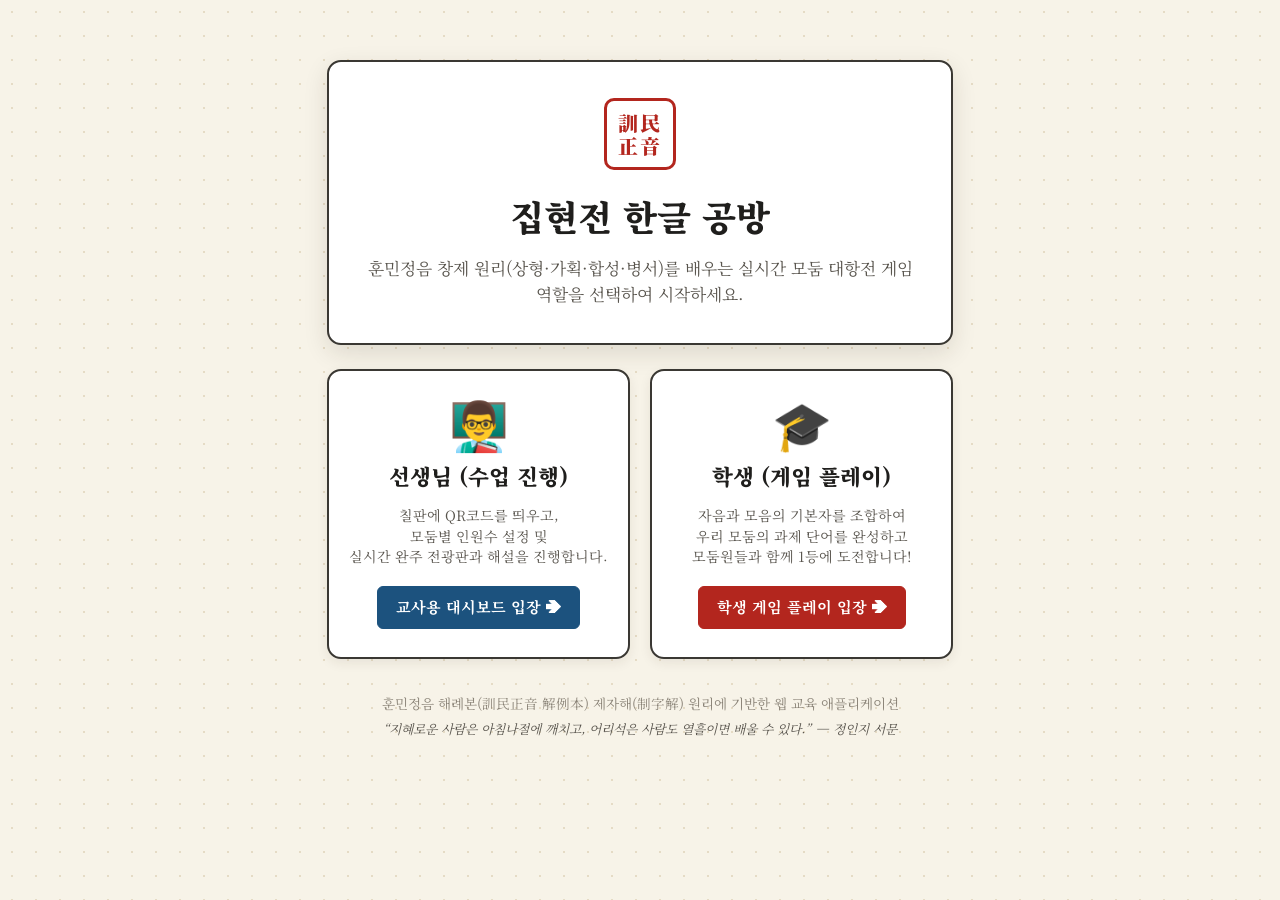
==== index.html @ 75f9385b "feat: add practice rounds and configurable missions" ====
<!DOCTYPE html>
<html lang="ko">
<head>
  <meta charset="UTF-8">
  <meta name="viewport" content="width=device-width, initial-scale=1.0">
  <title>집현전 한글 공방 - 훈민정음 창제 원리 게임</title>
  <link rel="preconnect" href="https://fonts.googleapis.com">
  <link rel="preconnect" href="https://fonts.gstatic.com" crossorigin>
  <link href="https://fonts.googleapis.com/css2?family=Gowun+Batang:wght@400;700&family=Noto+Serif+KR:wght@400;600;700;900&display=swap" rel="stylesheet">
  <link rel="stylesheet" href="style.css?v=20261113-1">
  <script>
    // 스마트 리다이렉트: URL에 방 코드(?room=)가 있으면 학생이 QR을 찍고 온 것이므로 student.html로 자동 이동
    (function() {
      const params = new URLSearchParams(window.location.search);
      if (params.has('room')) {
        window.location.replace('student.html' + window.location.search);
      }
    })();
  </script>
  <style>
    .hub-container {
      max-width: 720px;
      margin: 40px auto;
      text-align: center;
      display: flex;
      flex-direction: column;
      gap: 24px;
    }
    .hub-hero {
      background: #ffffff;
      border: 2px solid var(--border-ink);
      border-radius: 14px;
      padding: 36px 28px;
      box-shadow: var(--shadow-medium);
      display: flex;
      flex-direction: column;
      align-items: center;
      gap: 12px;
    }
    .hub-seal {
      width: 72px;
      height: 72px;
      border: 3.5px solid var(--royal-red);
      color: var(--royal-red);
      font-weight: 900;
      font-size: 1.25rem;
      line-height: 1.15;
      display: flex;
      align-items: center;
      justify-content: center;
      border-radius: 10px;
      letter-spacing: 2px;
      margin-bottom: 6px;
    }
    .hub-hero h1 {
      font-size: 2.2rem;
      font-weight: 900;
      color: var(--ink-black);
    }
    .hub-hero p {
      font-size: 1.05rem;
      color: var(--ink-gray);
      line-height: 1.5;
    }
    .hub-cards-grid {
      display: grid;
      grid-template-columns: 1fr 1fr;
      gap: 20px;
    }
    .hub-role-card {
      background: #ffffff;
      border: 2.5px solid var(--border-ink);
      border-radius: 14px;
      padding: 28px 20px;
      text-decoration: none;
      color: var(--ink-black);
      display: flex;
      flex-direction: column;
      align-items: center;
      gap: 12px;
      transition: all 0.25s ease;
      box-shadow: var(--shadow-subtle);
      cursor: pointer;
    }
    .hub-role-card:hover {
      transform: translateY(-4px);
      box-shadow: var(--shadow-deep);
    }
    .hub-role-card.teacher-card:hover {
      border-color: var(--royal-blue);
      background: #f0f7fc;
    }
    .hub-role-card.student-card:hover {
      border-color: var(--royal-red);
      background: #fdf5f5;
    }
    .role-icon {
      font-size: 3rem;
      line-height: 1;
    }
    .role-title {
      font-size: 1.35rem;
      font-weight: 900;
    }
    .role-desc {
      font-size: 0.88rem;
      color: var(--ink-gray);
      line-height: 1.45;
    }
    .role-btn {
      margin-top: 8px;
      font-family: var(--font-serif);
      font-size: 0.95rem;
      font-weight: 700;
      padding: 8px 18px;
      border-radius: 6px;
      border: 1.5px solid var(--border-ink);
    }
    .teacher-card .role-btn {
      background: var(--royal-blue);
      color: #fff;
      border-color: var(--royal-blue);
    }
    .student-card .role-btn {
      background: var(--royal-red);
      color: #fff;
      border-color: var(--royal-red);
    }
    @media (max-width: 600px) {
      .hub-cards-grid {
        grid-template-columns: 1fr;
      }
    }
  </style>
</head>
<body>
  <div class="hub-container">
    <div class="hub-hero">
      <div class="hub-seal">訓民<br>正音</div>
      <h1>집현전 한글 공방</h1>
      <p>
        훈민정음 창제 원리(상형·가획·합성·병서)를 배우는 실시간 모둠 대항전 게임<br>
        역할을 선택하여 시작하세요.
      </p>
    </div>

    <div class="hub-cards-grid">
      <!-- 교사용 -->
      <a href="teacher.html?v=20261113-1" class="hub-role-card teacher-card">
        <span class="role-icon">👨‍🏫</span>
        <div class="role-title">선생님 (수업 진행)</div>
        <div class="role-desc">
          칠판에 QR코드를 띄우고,<br>
          모둠별 인원수 설정 및<br>
          실시간 완주 전광판과 해설을 진행합니다.
        </div>
        <div class="role-btn">교사용 대시보드 입장 ➔</div>
      </a>

      <!-- 학생용 -->
      <a href="student.html?v=20261113-1" class="hub-role-card student-card">
        <span class="role-icon">🎓</span>
        <div class="role-title">학생 (게임 플레이)</div>
        <div class="role-desc">
          자음과 모음의 기본자를 조합하여<br>
          우리 모둠의 과제 단어를 완성하고<br>
          모둠원들과 함께 1등에 도전합니다!
        </div>
        <div class="role-btn">학생 게임 플레이 입장 ➔</div>
      </a>
    </div>

    <!-- 하단 도감 바로가기 -->
    <div class="game-footer" style="margin-top: 10px;">
      <p>훈민정음 해례본(訓民正音 解例本) 제자해(制字解) 원리에 기반한 웹 교육 애플리케이션</p>
      <p class="copyright">“지혜로운 사람은 아침나절에 깨치고, 어리석은 사람도 열흘이면 배울 수 있다.” — 정인지 서문</p>
    </div>
  </div>
</body>
</html>
---- style.css ----
/* ========================================================
   훈민정음 집현전 공방 테마 스타일시트
   - 한지(韓紙)와 묵(墨), 단청(丹靑)의 색채미를 담은 전통 고풍 테마
   ======================================================== */

:root {
  --bg-hanji: #f7f3e8;
  --bg-hanji-light: #fcfbf7;
  --bg-card: #ffffff;
  --border-ink: #3a3833;
  --border-light: #d6ccbe;
  
  --ink-black: #1f1e1c;
  --ink-gray: #59554e;
  --ink-light: #8a8377;
  
  --royal-red: #b3261e;
  --royal-red-light: #fdf2f2;
  --royal-blue: #1c527e;
  --royal-blue-light: #f0f6fa;
  --royal-gold: #c2881b;
  --royal-gold-light: #fdf8ed;
  --royal-green: #2b7a4b;
  
  --shadow-subtle: 0 4px 12px rgba(45, 35, 20, 0.08);
  --shadow-medium: 0 8px 24px rgba(45, 35, 20, 0.12);
  --shadow-deep: 0 16px 36px rgba(45, 35, 20, 0.18);
  
  --font-serif: 'Noto Serif KR', 'Gowun Batang', serif;
}

* {
  box-sizing: border-box;
  margin: 0;
  padding: 0;
}

body {
  font-family: var(--font-serif);
  background-color: var(--bg-hanji);
  background-image: radial-gradient(#e5dbc5 1px, transparent 1px);
  background-size: 24px 24px;
  color: var(--ink-black);
  min-height: 100vh;
  display: flex;
  justify-content: center;
  padding: 20px 16px 60px;
  line-height: 1.6;
}

.main-wrapper {
  width: 100%;
  max-width: 960px;
  display: flex;
  flex-direction: column;
  gap: 20px;
}

/* ==================== 헤더 영역 ==================== */
.game-header {
  background: var(--bg-hanji-light);
  border: 2px solid var(--border-ink);
  border-radius: 12px;
  padding: 20px 24px;
  display: flex;
  align-items: center;
  gap: 20px;
  box-shadow: var(--shadow-medium);
  position: relative;
}

.seal-mark {
  width: 58px;
  height: 58px;
  border: 3px solid var(--royal-red);
  color: var(--royal-red);
  font-weight: 900;
  font-size: 1.05rem;
  line-height: 1.15;
  display: flex;
  align-items: center;
  justify-content: center;
  text-align: center;
  border-radius: 8px;
  letter-spacing: 2px;
  flex-shrink: 0;
  user-select: none;
  background: rgba(179, 38, 30, 0.04);
}

.header-titles {
  flex: 1;
}

.main-title {
  font-size: 1.75rem;
  font-weight: 900;
  color: var(--ink-black);
  letter-spacing: -0.5px;
  margin-bottom: 2px;
}

.sub-title {
  font-size: 0.95rem;
  color: var(--ink-gray);
}

.header-controls {
  display: flex;
  gap: 10px;
  flex-shrink: 0;
}

.ctrl-btn {
  font-family: var(--font-serif);
  font-size: 0.9rem;
  font-weight: 600;
  padding: 8px 14px;
  background: var(--bg-card);
  border: 1.5px solid var(--border-ink);
  border-radius: 6px;
  cursor: pointer;
  transition: all 0.2s ease;
  color: var(--ink-black);
}

.ctrl-btn:hover {
  background: #f0eae1;
  transform: translateY(-2px);
}

.ctrl-btn.primary-btn {
  background: var(--royal-blue);
  color: #ffffff;
  border-color: var(--royal-blue);
}

.ctrl-btn.primary-btn:hover {
  background: #143e5e;
}

.ctrl-btn.muted {
  opacity: 0.6;
  background: #e5ded4;
}

/* ==================== 스테이지 & 힌트 바 ==================== */
.stage-bar {
  background: var(--bg-hanji-light);
  border: 1.5px solid var(--border-light);
  border-radius: 8px;
  padding: 12px 18px;
  display: flex;
  justify-content: space-between;
  align-items: center;
  flex-wrap: wrap;
  gap: 12px;
  box-shadow: var(--shadow-subtle);
}

.stage-info-group {
  display: flex;
  align-items: center;
  gap: 10px;
  flex-wrap: wrap;
}

.stage-label {
  font-weight: 700;
  font-size: 0.95rem;
  color: var(--ink-black);
}

.stage-dropdown {
  font-family: var(--font-serif);
  font-size: 0.9rem;
  padding: 6px 12px;
  border: 1.5px solid var(--border-ink);
  border-radius: 6px;
  background-color: var(--bg-card);
  color: var(--ink-black);
  cursor: pointer;
  outline: none;
}

.action-small-btn {
  font-family: var(--font-serif);
  font-size: 0.85rem;
  padding: 6px 10px;
  border: 1px solid var(--border-ink);
  border-radius: 6px;
  background: #fff;
  cursor: pointer;
  transition: all 0.2s ease;
}

.action-small-btn:hover {
  background: #eae2d5;
}

.hint-toggle-btn {
  font-family: var(--font-serif);
  font-size: 0.9rem;
  font-weight: 600;
  padding: 7px 14px;
  background: var(--royal-gold-light);
  color: #7a5009;
  border: 1.5px solid var(--royal-gold);
  border-radius: 6px;
  cursor: pointer;
  transition: all 0.2s ease;
}

.hint-toggle-btn:hover {
  background: #faeed4;
  transform: translateY(-1px);
}

/* ==================== 힌트 패널 ==================== */
.hint-panel {
  background: #fffdf5;
  border: 1.5px dashed var(--royal-gold);
  border-radius: 8px;
  padding: 16px 20px;
  box-shadow: var(--shadow-subtle);
  animation: fadeIn 0.3s ease;
}

.hint-title {
  font-weight: 700;
  font-size: 1rem;
  color: #8c5d08;
  margin-bottom: 8px;
}

.hint-body {
  font-size: 0.95rem;
  color: var(--ink-black);
  display: flex;
  flex-direction: column;
  gap: 8px;
}

.hint-syllable-title {
  font-size: 1.05rem;
  border-bottom: 1px solid #ebd9b5;
  padding-bottom: 4px;
}

.hint-part {
  background: rgba(255, 248, 220, 0.5);
  padding: 6px 10px;
  border-radius: 4px;
}

.hint-sub {
  font-size: 0.85rem;
  color: var(--ink-gray);
}

/* ==================== 문제 카드 & 조립대 영역 ==================== */
.quest-section {
  background: var(--bg-card);
  border: 2px solid var(--border-ink);
  border-radius: 12px;
  padding: 22px 24px;
  box-shadow: var(--shadow-medium);
}

.quest-header {
  margin-bottom: 18px;
  border-bottom: 1.5px solid var(--border-light);
  padding-bottom: 10px;
}

.quest-chapter {
  display: inline-block;
  background: var(--royal-red);
  color: #fff;
  font-size: 0.8rem;
  font-weight: 700;
  padding: 2px 10px;
  border-radius: 20px;
  margin-bottom: 6px;
}

.quest-desc {
  font-size: 1.05rem;
  color: var(--ink-black);
  font-weight: 600;
}

/* 목표 단어 카드 목록 */
.target-word-wrapper {
  margin-bottom: 24px;
}

.word-card-label {
  font-size: 0.9rem;
  color: var(--ink-gray);
  margin-bottom: 8px;
}

.word-cards-flex {
  display: flex;
  gap: 12px;
  flex-wrap: wrap;
}

.word-card {
  width: 82px;
  height: 94px;
  background: var(--bg-hanji-light);
  border: 2px solid var(--border-light);
  border-radius: 10px;
  display: flex;
  flex-direction: column;
  align-items: center;
  justify-content: center;
  cursor: pointer;
  transition: all 0.2s ease;
  position: relative;
  user-select: none;
}

.word-card:hover {
  border-color: var(--royal-blue);
  transform: translateY(-3px);
  box-shadow: var(--shadow-subtle);
}

.word-card.active {
  border-color: var(--royal-red);
  background: var(--royal-red-light);
  box-shadow: 0 0 0 3px rgba(179, 38, 30, 0.2);
}

.word-card.done {
  border-color: var(--royal-green);
  background: #edf7f0;
}

.word-card .target-char {
  font-size: 2.2rem;
  font-weight: 900;
  color: var(--ink-black);
  line-height: 1;
}

.word-card.done .target-char {
  color: var(--royal-green);
}

.word-card .status-badge {
  font-size: 0.75rem;
  margin-top: 6px;
  color: var(--ink-gray);
  font-weight: 600;
}

.word-card.done .status-badge {
  color: var(--royal-green);
}

/* 음절 조립대 */
.syllable-assembly-board {
  background: var(--bg-hanji);
  border: 1.5px dashed var(--border-ink);
  border-radius: 12px;
  padding: 18px;
  display: flex;
  align-items: center;
  justify-content: center;
  gap: 12px;
  flex-wrap: wrap;
}

.assembly-slot-item {
  display: flex;
  flex-direction: column;
  align-items: center;
  gap: 6px;
}

.slot-header {
  font-size: 0.85rem;
  font-weight: 700;
  color: var(--ink-gray);
}

.assembly-slot {
  width: 74px;
  height: 74px;
  background: #ffffff;
  border: 2px solid var(--border-ink);
  border-radius: 10px;
  display: flex;
  align-items: center;
  justify-content: center;
  font-size: 2.2rem;
  font-weight: 900;
  color: var(--ink-black);
  cursor: pointer;
  transition: all 0.2s ease;
  box-shadow: inset 0 2px 4px rgba(0,0,0,0.05);
}

.assembly-slot:hover {
  background: #faf4eb;
  border-color: var(--royal-red);
}

.assembly-slot.filled {
  background: #fdfaf3;
  color: var(--royal-blue);
  border-color: var(--royal-blue);
  animation: popIn 0.25s ease;
}

.slot-desc {
  font-size: 0.75rem;
  color: var(--ink-light);
}

.jong-optional {
  color: #7b8590 !important;
}

.jong-needed {
  color: var(--royal-red) !important;
  font-weight: 700;
}

.assembly-plus, .assembly-equal {
  font-size: 1.6rem;
  font-weight: 900;
  color: var(--border-ink);
  margin-bottom: 24px;
}

.preview-item .assembled-preview {
  width: 86px;
  height: 86px;
  background: #ffffff;
  border: 3px solid var(--border-ink);
  border-radius: 12px;
  display: flex;
  align-items: center;
  justify-content: center;
  font-size: 2.7rem;
  font-weight: 900;
  color: var(--ink-black);
  box-shadow: var(--shadow-subtle);
  transition: all 0.3s cubic-bezier(0.175, 0.885, 0.32, 1.275);
}

.preview-item .assembled-preview.match-success {
  background: #e8f5e9;
  border-color: var(--royal-green);
  color: var(--royal-green);
  transform: scale(1.08);
  box-shadow: 0 0 16px rgba(43, 122, 75, 0.4);
}

/* ==================== 작업대 탭 & 본문 ==================== */
.workbench-section {
  display: flex;
  flex-direction: column;
}

.workbench-tabs {
  display: flex;
  gap: 6px;
  border-bottom: 2px solid var(--border-ink);
  padding: 0 8px;
}

.tab-btn {
  font-family: var(--font-serif);
  font-size: 1rem;
  font-weight: 700;
  padding: 12px 20px;
  background: var(--bg-hanji-light);
  border: 2px solid var(--border-ink);
  border-bottom: none;
  border-radius: 10px 10px 0 0;
  cursor: pointer;
  color: var(--ink-gray);
  transition: all 0.2s ease;
  display: flex;
  align-items: center;
  gap: 8px;
}

.tab-btn:hover {
  background: #eee6d6;
}

.tab-btn.active {
  background: #ffffff;
  color: var(--ink-black);
  border-bottom: 2px solid #ffffff;
  margin-bottom: -2px;
  box-shadow: 0 -4px 10px rgba(0, 0, 0, 0.05);
}

.tab-badge {
  font-size: 0.75rem;
  background: var(--royal-blue-light);
  color: var(--royal-blue);
  padding: 2px 6px;
  border-radius: 4px;
}

.tab-btn.active .tab-badge {
  background: var(--royal-blue);
  color: #ffffff;
}

.tab-content-panel {
  background: #ffffff;
  border: 2px solid var(--border-ink);
  border-top: none;
  border-radius: 0 0 12px 12px;
  padding: 24px;
  box-shadow: var(--shadow-medium);
  display: flex;
  flex-direction: column;
  gap: 20px;
}

.panel-guide-text {
  font-size: 0.95rem;
  color: var(--ink-gray);
  background: var(--bg-hanji);
  padding: 10px 16px;
  border-radius: 6px;
  border-left: 4px solid var(--royal-blue);
}

/* 기본자 그리드 */
.basics-container {
  display: flex;
  flex-direction: column;
  gap: 8px;
}

.group-title {
  font-weight: 700;
  font-size: 0.95rem;
  color: var(--ink-black);
}

.basics-grid {
  display: grid;
  grid-template-columns: repeat(auto-fit, minmax(140px, 1fr));
  gap: 12px;
}

.vowel-grid {
  grid-template-columns: repeat(3, 1fr);
}

.c-basic-btn, .v-basic-btn {
  font-family: var(--font-serif);
  background: var(--bg-hanji-light);
  border: 2px solid var(--border-light);
  border-radius: 10px;
  padding: 12px 8px;
  cursor: pointer;
  display: flex;
  flex-direction: column;
  align-items: center;
  gap: 6px;
  transition: all 0.2s ease;
  text-align: center;
}

.c-basic-btn:hover, .v-basic-btn:hover {
  border-color: var(--royal-blue);
  background: #fdfaf3;
  transform: translateY(-2px);
  box-shadow: var(--shadow-subtle);
}

.char-symbol {
  font-size: 2.2rem;
  font-weight: 900;
  line-height: 1;
  color: var(--ink-black);
}

.char-meta {
  font-size: 0.75rem;
  color: var(--ink-gray);
  line-height: 1.25;
}

/* 작업대 영역 */
.craft-board {
  background: var(--bg-hanji);
  border: 2px solid var(--border-ink);
  border-radius: 10px;
  padding: 18px;
  display: flex;
  flex-direction: column;
  gap: 16px;
}

.craft-board-header {
  display: flex;
  justify-content: space-between;
  align-items: center;
  font-weight: 700;
  font-size: 0.95rem;
  color: var(--ink-black);
}

.small-clear-btn {
  font-family: var(--font-serif);
  font-size: 0.8rem;
  padding: 4px 10px;
  background: #fff;
  border: 1px solid var(--border-ink);
  border-radius: 4px;
  cursor: pointer;
}

.small-clear-btn:hover {
  background: #f2e8dc;
}

.workbench-slots {
  background: #ffffff;
  border: 2px dashed var(--border-ink);
  border-radius: 8px;
  min-height: 80px;
  display: flex;
  align-items: center;
  justify-content: center;
  gap: 12px;
  padding: 10px;
}

.empty-hint {
  color: var(--ink-light);
  font-size: 0.9rem;
}

.workbench-chip {
  width: 58px;
  height: 58px;
  background: var(--bg-hanji-light);
  border: 2px solid var(--border-ink);
  border-radius: 8px;
  font-size: 2rem;
  font-weight: 900;
  display: flex;
  align-items: center;
  justify-content: center;
  cursor: pointer;
  transition: all 0.2s ease;
  user-select: none;
}

.workbench-chip.active {
  background: #fdf5ea;
  border-color: var(--royal-red);
  color: var(--royal-red);
  box-shadow: 0 0 0 2px rgba(179, 38, 30, 0.3);
  transform: scale(1.05);
}

/* 액션 버튼 그룹 (가획, 병서, 이체 등) */
.action-button-group {
  display: grid;
  grid-template-columns: repeat(auto-fit, minmax(180px, 1fr));
  gap: 10px;
}

.principle-btn {
  font-family: var(--font-serif);
  background: var(--bg-card);
  border: 2px solid var(--border-ink);
  border-radius: 8px;
  padding: 10px 12px;
  display: flex;
  flex-direction: column;
  align-items: center;
  text-align: center;
  gap: 3px;
  cursor: pointer;
  transition: all 0.2s ease;
}

.principle-btn:hover:not(:disabled) {
  transform: translateY(-2px);
  box-shadow: var(--shadow-subtle);
}

.principle-btn:disabled {
  opacity: 0.45;
  cursor: not-allowed;
  background: #f3efe6;
  border-color: #d1c8b8;
}

.btn-icon {
  font-size: 1.25rem;
  line-height: 1;
}

.btn-label {
  font-size: 0.95rem;
  font-weight: 700;
  color: var(--ink-black);
}

.btn-sub {
  font-size: 0.72rem;
  color: var(--ink-gray);
  line-height: 1.2;
}

.btn-action-gahoek:hover:not(:disabled) {
  border-color: var(--royal-red);
  background: var(--royal-red-light);
}

.btn-action-byeongseo:hover:not(:disabled) {
  border-color: var(--royal-blue);
  background: var(--royal-blue-light);
}

.btn-action-iche:hover:not(:disabled) {
  border-color: var(--royal-gold);
  background: var(--royal-gold-light);
}

.btn-action-hapyong:hover:not(:disabled) {
  border-color: var(--royal-green);
  background: #edf7f0;
}

.btn-action-chochul:hover:not(:disabled) {
  border-color: var(--royal-red);
  background: var(--royal-red-light);
}

.btn-action-jaechul:hover:not(:disabled) {
  border-color: var(--royal-gold);
  background: var(--royal-gold-light);
}

.btn-action-hapseong:hover:not(:disabled) {
  border-color: var(--royal-blue);
  background: var(--royal-blue-light);
}

/* 슬롯 전송 버튼들 */
.send-action-group {
  display: flex;
  gap: 12px;
  margin-top: 4px;
}

.send-slot-btn {
  flex: 1;
  font-family: var(--font-serif);
  font-size: 1rem;
  font-weight: 700;
  padding: 12px 14px;
  border-radius: 8px;
  border: 2px solid var(--border-ink);
  cursor: pointer;
  transition: all 0.2s ease;
}

.send-slot-btn:hover:not(:disabled) {
  transform: translateY(-2px);
  box-shadow: var(--shadow-subtle);
}

.send-slot-btn:disabled {
  opacity: 0.45;
  cursor: not-allowed;
  background: #eae2d5;
}

.send-slot-btn.primary-send {
  background: var(--royal-blue);
  color: #ffffff;
  border-color: var(--royal-blue);
}

.send-slot-btn.primary-send:hover:not(:disabled) {
  background: #143e5e;
}

.send-slot-btn.secondary-send {
  background: var(--royal-gold);
  color: #ffffff;
  border-color: var(--royal-gold);
}

.send-slot-btn.secondary-send:hover:not(:disabled) {
  background: #a37113;
}

/* 실시간 창제 원리 알림 해설 */
.principle-info-box {
  background: #ffffff;
  border: 1px solid var(--border-light);
  border-left: 4px solid var(--royal-gold);
  border-radius: 4px;
  padding: 10px 14px;
  font-size: 0.9rem;
  color: var(--ink-black);
  line-height: 1.45;
  min-height: 44px;
  display: flex;
  align-items: center;
}

/* ==================== 푸터 ==================== */
.game-footer {
  text-align: center;
  color: var(--ink-light);
  font-size: 0.85rem;
  display: flex;
  flex-direction: column;
  gap: 4px;
  margin-top: 10px;
}

.game-footer .copyright {
  font-size: 0.8rem;
  color: var(--ink-gray);
  font-style: italic;
}

/* ==================== 모달 디자인 (교지 및 도감) ==================== */
.modal-overlay {
  position: fixed;
  top: 0;
  left: 0;
  right: 0;
  bottom: 0;
  background: rgba(20, 18, 15, 0.65);
  backdrop-filter: blur(4px);
  display: flex;
  align-items: center;
  justify-content: center;
  z-index: 1000;
  padding: 20px;
  animation: fadeIn 0.25s ease;
}

.hidden {
  display: none !important;
}

/* 어명 교지 (완성 모달) */
.royal-decree {
  background: #fffcf5;
  border: 4px double var(--royal-red);
  border-radius: 12px;
  max-width: 520px;
  width: 100%;
  padding: 36px 30px;
  text-align: center;
  box-shadow: var(--shadow-deep);
  position: relative;
}

.decree-header {
  margin-bottom: 20px;
}

.seal-badge {
  display: inline-block;
  background: var(--royal-red);
  color: #ffffff;
  font-weight: 900;
  padding: 3px 12px;
  border-radius: 4px;
  font-size: 0.85rem;
  letter-spacing: 2px;
  margin-bottom: 10px;
}

.decree-title {
  font-size: 1.6rem;
  color: var(--ink-black);
  font-weight: 900;
}

.royal-word {
  font-size: 3.5rem;
  font-weight: 900;
  color: var(--royal-red);
  letter-spacing: 4px;
  margin: 10px 0;
}

.decree-divider {
  width: 80px;
  height: 2px;
  background: var(--royal-gold);
  margin: 16px auto;
}

.royal-text {
  font-size: 1.05rem;
  color: var(--ink-black);
  line-height: 1.7;
  margin-bottom: 24px;
  text-align: left;
  background: rgba(247, 243, 232, 0.6);
  padding: 16px;
  border-radius: 8px;
}

.royal-btn {
  font-family: var(--font-serif);
  font-size: 1.1rem;
  font-weight: 700;
  background: var(--royal-red);
  color: #ffffff;
  border: 2px solid var(--border-ink);
  padding: 12px 28px;
  border-radius: 8px;
  cursor: pointer;
  transition: all 0.2s ease;
}

.royal-btn:hover {
  background: #961e17;
  transform: translateY(-2px);
  box-shadow: var(--shadow-subtle);
}

/* 도감 모달 */
.guide-card {
  background: #ffffff;
  border: 2px solid var(--border-ink);
  border-radius: 12px;
  max-width: 800px;
  width: 100%;
  max-height: 85vh;
  display: flex;
  flex-direction: column;
  box-shadow: var(--shadow-deep);
}

.guide-modal-header {
  padding: 18px 24px;
  border-bottom: 2px solid var(--border-ink);
  display: flex;
  justify-content: space-between;
  align-items: center;
  background: var(--bg-hanji);
  border-radius: 10px 10px 0 0;
}

.guide-modal-header h2 {
  font-size: 1.35rem;
  font-weight: 900;
}

.modal-close-btn {
  background: none;
  border: none;
  font-size: 2rem;
  cursor: pointer;
  color: var(--ink-black);
  line-height: 1;
}

.guide-scroll-content {
  padding: 24px;
  overflow-y: auto;
  display: flex;
  flex-direction: column;
  gap: 28px;
}

.guide-article h3 {
  font-size: 1.2rem;
  color: var(--royal-blue);
  margin-bottom: 10px;
  border-left: 4px solid var(--royal-blue);
  padding-left: 10px;
}

.guide-article p {
  font-size: 0.95rem;
  color: var(--ink-black);
  margin-bottom: 14px;
  line-height: 1.6;
}

.table-responsive {
  overflow-x: auto;
}

.guide-table {
  width: 100%;
  border-collapse: collapse;
  font-size: 0.9rem;
  margin-bottom: 12px;
}

.guide-table th, .guide-table td {
  border: 1px solid var(--border-light);
  padding: 8px 12px;
  text-align: center;
}

.guide-table th {
  background: var(--bg-hanji);
  font-weight: 700;
  color: var(--ink-black);
}

.badge-char {
  display: inline-block;
  background: var(--bg-hanji-light);
  border: 1.5px solid var(--border-ink);
  padding: 2px 8px;
  border-radius: 4px;
  font-weight: 700;
  font-size: 1.05rem;
}

.guide-tip-box {
  background: #fdfaf3;
  border: 1px solid var(--royal-gold);
  border-radius: 6px;
  padding: 12px 16px;
  font-size: 0.88rem;
  color: var(--ink-black);
}

/* ==================== 토스트 알림 ==================== */
.toast-notice {
  position: fixed;
  bottom: 24px;
  left: 50%;
  transform: translateX(-50%) translateY(30px);
  padding: 10px 20px;
  border-radius: 8px;
  font-family: var(--font-serif);
  font-size: 0.95rem;
  font-weight: 600;
  color: #ffffff;
  opacity: 0;
  transition: all 0.3s cubic-bezier(0.175, 0.885, 0.32, 1.275);
  z-index: 2000;
  box-shadow: var(--shadow-medium);
  pointer-events: none;
}

.toast-notice.visible {
  opacity: 1;
  transform: translateX(-50%) translateY(0);
}

.toast-info {
  background: #2b303a;
  border: 1px solid #485264;
}

.toast-success {
  background: var(--royal-green);
  border: 1px solid #3ca867;
}

.toast-error {
  background: var(--royal-red);
  border: 1px solid #e0453d;
}

/* ==================== 애니메이션 & 파티클 ==================== */
@keyframes fadeIn {
  from { opacity: 0; transform: translateY(-4px); }
  to { opacity: 1; transform: translateY(0); }
}

@keyframes popIn {
  0% { transform: scale(0.8); opacity: 0; }
  70% { transform: scale(1.1); }
  100% { transform: scale(1); opacity: 1; }
}

.pulse-highlight {
  animation: pulseScale 0.35s ease-out;
}

@keyframes pulseScale {
  0% { transform: scale(1); }
  50% { transform: scale(1.08); background-color: #f7eed7; }
  100% { transform: scale(1); }
}

.confetti-particle {
  position: fixed;
  top: -20px;
  width: 10px;
  height: 14px;
  z-index: 1001;
  opacity: 0.9;
  border-radius: 2px;
  animation: confettiFall linear forwards;
}

@keyframes confettiFall {
  0% {
    top: -20px;
    transform: rotate(0deg) translateX(0);
    opacity: 1;
  }
  100% {
    top: 105vh;
    transform: rotate(720deg) translateX(50px);
    opacity: 0.2;
  }
}

/* ==================== 모둠 대항전 상단 바 ==================== */
.team-bar {
  background: #fdfbf7;
  border: 1.5px solid var(--border-ink);
  border-radius: 8px;
  padding: 10px 16px;
  display: flex;
  justify-content: space-between;
  align-items: center;
  flex-wrap: wrap;
  gap: 12px;
  box-shadow: var(--shadow-subtle);
}

.student-selector-group {
  display: flex;
  align-items: center;
  gap: 8px;
  flex-wrap: wrap;
}

.team-icon {
  font-size: 1.3rem;
}

.team-label {
  font-size: 0.9rem;
  font-weight: 700;
  color: var(--ink-black);
}

.team-select {
  font-family: var(--font-serif);
  font-size: 0.9rem;
  padding: 5px 10px;
  border: 1.5px solid var(--border-ink);
  border-radius: 6px;
  background: #fff;
  cursor: pointer;
}

.student-status-chip {
  font-size: 0.78rem;
  font-weight: 700;
  padding: 3px 8px;
  border-radius: 12px;
}

.student-status-chip.solving {
  background: #fff3bf;
  color: #92400e;
  border: 1px solid #f59f00;
}

.student-status-chip.completed {
  background: #d3f9d8;
  color: #2b8a3e;
  border: 1px solid #40c057;
}

.team-quick-status {
  display: flex;
  align-items: center;
  gap: 10px;
}

.quick-status-label {
  font-size: 0.88rem;
  font-weight: 700;
  color: var(--ink-gray);
}

.quick-progress-track {
  width: 120px;
  height: 12px;
  background: #eee6d8;
  border-radius: 6px;
  overflow: hidden;
  border: 1px solid var(--border-light);
}

.quick-progress-fill {
  height: 100%;
  background: linear-gradient(90deg, var(--royal-gold), var(--royal-green));
  transition: width 0.4s ease;
}

.quick-progress-text {
  font-size: 0.85rem;
  color: var(--ink-black);
}

.small-gear-btn {
  font-family: var(--font-serif);
  font-size: 0.8rem;
  background: #fff;
  border: 1px solid var(--border-light);
  border-radius: 4px;
  padding: 3px 8px;
  cursor: pointer;
}

.small-gear-btn:hover {
  background: #f0e9dd;
}

/* 스테이지 액션 버튼 */
.stage-action-group {
  display: flex;
  gap: 8px;
}

.explanation-direct-btn {
  font-family: var(--font-serif);
  font-size: 0.9rem;
  font-weight: 700;
  padding: 7px 14px;
  background: var(--royal-red-light);
  color: var(--royal-red);
  border: 1.5px solid var(--royal-red);
  border-radius: 6px;
  cursor: pointer;
  transition: all 0.2s ease;
}

.explanation-direct-btn:hover {
  background: #fae1e1;
  transform: translateY(-1px);
}

.team-board-btn {
  background: #fff9db !important;
  color: #855502 !important;
  border-color: #f59f00 !important;
}

.team-board-btn:hover {
  background: #fff3bf !important;
}

.qr-btn {
  background: #e7f5ff !important;
  color: #1864ab !important;
  border-color: #339af0 !important;
}

.qr-btn:hover {
  background: #d0ebff !important;
}

/* 방 코드 및 온라인 상태 인디케이터 */
.room-indicator {
  display: flex;
  align-items: center;
  gap: 6px;
  background: #ffffff;
  border: 1px solid var(--border-light);
  padding: 4px 10px;
  border-radius: 6px;
}

.room-label {
  font-size: 0.8rem;
  color: var(--ink-gray);
}

.room-badge {
  font-family: monospace;
  font-size: 0.95rem;
  font-weight: 900;
  color: var(--royal-blue);
  background: #edf2f7;
  padding: 1px 6px;
  border-radius: 4px;
  cursor: pointer;
}

.room-badge:hover {
  background: #e2e8f0;
}

.cloud-status-dot {
  font-size: 0.72rem;
  padding: 1px 6px;
  border-radius: 10px;
  background: #f1f3f5;
  color: #495057;
}

.cloud-status-dot.online {
  background: #e6fcf5;
  color: #0ca678;
  font-weight: 700;
}

.cloud-status-dot.offline {
  background: #fff5f5;
  color: #e03131;
}

.cloud-status-dot.fallback {
  background: #fff3bf;
  color: #855300;
  font-weight: 700;
}

/* ==================== QR코드 모달 ==================== */
.qrcode-card {
  background: #ffffff;
  border: 2px solid var(--border-ink);
  border-radius: 12px;
  max-width: 520px;
  width: 100%;
  padding: 24px;
  box-shadow: var(--shadow-deep);
  text-align: center;
}

.qrcode-modal-header {
  display: flex;
  justify-content: space-between;
  align-items: center;
  border-bottom: 1.5px solid var(--border-light);
  padding-bottom: 12px;
  margin-bottom: 16px;
}

.qr-title-group {
  text-align: left;
}

.qr-badge {
  background: #1864ab;
  color: #fff;
  font-size: 0.72rem;
  font-weight: 700;
  padding: 2px 8px;
  border-radius: 10px;
}

.qr-title-group h2 {
  font-size: 1.25rem;
  color: var(--ink-black);
  margin-top: 4px;
}

.qr-guide-text {
  font-size: 0.92rem;
  color: var(--ink-gray);
  line-height: 1.5;
  margin-bottom: 18px;
}

.qr-display-box {
  background: var(--bg-hanji-light);
  border: 2px dashed var(--border-ink);
  border-radius: 12px;
  padding: 20px;
  display: flex;
  flex-direction: column;
  align-items: center;
  gap: 14px;
  margin-bottom: 18px;
}

.qrcode-canvas-box {
  width: 240px;
  height: 240px;
  background: #fff;
  padding: 10px;
  border-radius: 8px;
  box-shadow: var(--shadow-subtle);
  display: flex;
  align-items: center;
  justify-content: center;
}

.qr-room-info {
  display: flex;
  flex-direction: column;
  align-items: center;
  gap: 2px;
}

.qr-room-label {
  font-size: 0.8rem;
  color: var(--ink-gray);
}

.qr-room-number {
  font-size: 2rem;
  font-weight: 900;
  color: var(--royal-red);
  letter-spacing: 4px;
  font-family: monospace;
}

.qr-url-copy-box {
  display: flex;
  gap: 8px;
  margin-bottom: 14px;
}

.qr-url-input {
  flex: 1;
  font-size: 0.85rem;
  padding: 8px 12px;
  border: 1.5px solid var(--border-ink);
  border-radius: 6px;
  background: #f8f9fa;
  color: #495057;
  outline: none;
}

.qr-copy-btn {
  font-family: var(--font-serif);
  font-size: 0.88rem;
  font-weight: 700;
  padding: 8px 16px;
  background: var(--royal-blue);
  color: #fff;
  border: 1.5px solid var(--royal-blue);
  border-radius: 6px;
  cursor: pointer;
  transition: all 0.2s ease;
  white-space: nowrap;
}

.qr-copy-btn:hover {
  background: #143e5e;
}

.qr-tip-alert {
  font-size: 0.82rem;
  color: var(--ink-black);
  background: #fdfaf3;
  border: 1px solid var(--royal-gold);
  border-radius: 6px;
  padding: 10px 14px;
  text-align: left;
}

/* ==================== 모둠 완성 안내 배너 ==================== */
.modal-team-callout {
  margin-top: 14px;
}

.team-all-done-banner {
  background: #e6fcf5;
  border: 2px solid #20c997;
  border-radius: 8px;
  padding: 12px;
  font-size: 1.05rem;
  color: #087f5b;
}

.rank-highlight {
  font-size: 1.4rem;
  font-weight: 900;
  color: var(--royal-red);
}

.team-waiting-banner {
  background: #fff9db;
  border: 1.5px solid #fcc419;
  border-radius: 8px;
  padding: 10px;
  font-size: 0.95rem;
  color: #855502;
}

.royal-btn.secondary {
  background: var(--royal-blue);
  border-color: var(--border-ink);
  margin-right: 8px;
}

.royal-btn.secondary:hover {
  background: #143e5e;
}

/* ==================== 모둠 전광판 모달 ==================== */
.team-dashboard-card {
  background: #ffffff;
  border: 2px solid var(--border-ink);
  border-radius: 12px;
  max-width: 880px;
  width: 100%;
  max-height: 88vh;
  display: flex;
  flex-direction: column;
  box-shadow: var(--shadow-deep);
}

.dashboard-header {
  padding: 18px 24px;
  background: var(--bg-hanji);
  border-bottom: 2px solid var(--border-ink);
  display: flex;
  justify-content: space-between;
  align-items: center;
  border-radius: 10px 10px 0 0;
}

.dash-title-group {
  display: flex;
  align-items: center;
  gap: 10px;
}

.dash-badge {
  background: var(--royal-red);
  color: #fff;
  font-size: 0.75rem;
  font-weight: 700;
  padding: 2px 8px;
  border-radius: 12px;
}

.dashboard-summary-bar {
  padding: 12px 24px;
  background: #fdfaf3;
  border-bottom: 1px solid var(--border-light);
  display: flex;
  justify-content: space-between;
  align-items: center;
  flex-wrap: wrap;
  gap: 10px;
}

.dash-prob-text {
  font-size: 1.05rem;
  font-weight: 700;
  color: var(--ink-black);
}

.dash-actions {
  display: flex;
  gap: 8px;
}

.small-ctrl-btn {
  font-family: var(--font-serif);
  font-size: 0.85rem;
  padding: 6px 12px;
  border: 1px solid var(--border-ink);
  border-radius: 6px;
  background: #fff;
  cursor: pointer;
  transition: all 0.2s ease;
}

.small-ctrl-btn.highlight {
  background: var(--royal-red);
  color: #fff;
  border-color: var(--royal-red);
}

.small-ctrl-btn:hover {
  filter: brightness(0.95);
}

.teams-live-grid {
  padding: 24px;
  overflow-y: auto;
  display: grid;
  grid-template-columns: repeat(auto-fit, minmax(360px, 1fr));
  gap: 16px;
}

.dash-team-card {
  background: #fdfbf7;
  border: 2px solid var(--border-light);
  border-radius: 10px;
  padding: 16px;
  display: flex;
  flex-direction: column;
  gap: 10px;
  transition: all 0.2s ease;
}

.dash-team-card.team-done {
  border-color: var(--royal-green);
  background: #f4faf6;
  box-shadow: 0 4px 12px rgba(43, 122, 75, 0.15);
}

.dash-team-header {
  display: flex;
  justify-content: space-between;
  align-items: center;
}

.dash-team-name {
  font-size: 1.15rem;
  font-weight: 900;
  color: var(--ink-black);
}

.dash-rank-badge {
  font-size: 0.85rem;
  font-weight: 700;
  padding: 3px 10px;
  border-radius: 14px;
}

.dash-rank-badge.rank-1 { background: #ffe066; color: #855502; border: 1.5px solid #fcc419; }
.dash-rank-badge.rank-2 { background: #e9ecef; color: #495057; border: 1.5px solid #adb5bd; }
.dash-rank-badge.rank-3 { background: #ffd8a8; color: #a34700; border: 1.5px solid #f76707; }
.dash-rank-badge.ongoing { background: #e9ecef; color: #868e96; }

.dash-team-score {
  font-size: 0.85rem;
  color: var(--ink-gray);
}

.dash-progress-track {
  width: 100%;
  height: 12px;
  background: #e9e3d5;
  border-radius: 6px;
  overflow: hidden;
}

.dash-progress-fill {
  height: 100%;
  background: linear-gradient(90deg, #f59f00, #2f9e44);
  transition: width 0.35s ease;
}

.dash-progress-info {
  display: flex;
  justify-content: space-between;
  font-size: 0.82rem;
  color: var(--ink-gray);
}

.dash-members-chips {
  display: flex;
  flex-wrap: wrap;
  gap: 6px;
  margin-top: 4px;
}

.dash-member-chip {
  padding: 4px 10px;
  border-radius: 6px;
  font-size: 0.8rem;
  font-weight: 600;
  display: flex;
  gap: 6px;
}

.dash-member-chip.chip-done {
  background: #d3f9d8;
  color: #2b8a3e;
  border: 1px solid #40c057;
}

.dash-member-chip.chip-waiting {
  background: #f1f3f5;
  color: #868e96;
  border: 1px solid #dee2e6;
}

/* ==================== 모둠 설정 모달 ==================== */
.settings-card {
  background: #ffffff;
  border: 2px solid var(--border-ink);
  border-radius: 12px;
  max-width: 440px;
  width: 100%;
  padding: 24px;
  box-shadow: var(--shadow-deep);
}

.settings-header {
  display: flex;
  justify-content: space-between;
  align-items: center;
  border-bottom: 1.5px solid var(--border-light);
  padding-bottom: 10px;
  margin-bottom: 18px;
}

.settings-body {
  display: flex;
  flex-direction: column;
  gap: 16px;
  margin-bottom: 20px;
}

.setting-item {
  display: flex;
  justify-content: space-between;
  align-items: center;
}

.setting-item label {
  font-size: 0.95rem;
  font-weight: 700;
  color: var(--ink-black);
}

.cfg-select {
  font-family: var(--font-serif);
  font-size: 0.9rem;
  padding: 6px 12px;
  border: 1.5px solid var(--border-ink);
  border-radius: 6px;
  background: #fff;
}

.settings-tip {
  font-size: 0.82rem;
  color: var(--ink-gray);
  line-height: 1.4;
  background: #fdfaf3;
  padding: 8px 12px;
  border-radius: 6px;
  border-left: 3px solid var(--royal-gold);
}

.settings-footer {
  text-align: right;
}

/* ==================== 문제 심층 해설 모달 (수업용 슬라이드) ==================== */
.lesson-explanation-card {
  background: #ffffff;
  border: 2px solid var(--border-ink);
  border-radius: 12px;
  max-width: 900px;
  width: 100%;
  max-height: 90vh;
  display: flex;
  flex-direction: column;
  box-shadow: var(--shadow-deep);
}

.explanation-modal-header {
  padding: 20px 28px;
  background: var(--bg-hanji);
  border-bottom: 2px solid var(--border-ink);
  display: flex;
  justify-content: space-between;
  align-items: center;
  border-radius: 10px 10px 0 0;
}

.expl-badge {
  display: inline-block;
  background: var(--royal-blue);
  color: #fff;
  font-size: 0.75rem;
  font-weight: 700;
  padding: 2px 10px;
  border-radius: 12px;
  margin-bottom: 4px;
}

.expl-title-block h2 {
  font-size: 1.4rem;
  font-weight: 900;
  color: var(--ink-black);
}

.explanation-scroll-area {
  padding: 24px 28px;
  overflow-y: auto;
  display: flex;
  flex-direction: column;
  gap: 24px;
}

/* 모둠 순위 발표 */
.section-mini-title {
  font-size: 1.1rem;
  font-weight: 900;
  color: var(--ink-black);
  margin-bottom: 12px;
  display: flex;
  align-items: center;
  gap: 8px;
}

.expl-rank-flex {
  display: flex;
  gap: 12px;
  flex-wrap: wrap;
}

.expl-rank-item {
  flex: 1;
  min-width: 130px;
  background: #fdfbf7;
  border: 2px solid var(--border-light);
  border-radius: 8px;
  padding: 12px;
  text-align: center;
  display: flex;
  flex-direction: column;
  gap: 4px;
}

.expl-rank-item.rank-finished {
  border-color: var(--royal-gold);
  background: #fffcf5;
}

.rank-pos {
  font-size: 1.15rem;
  font-weight: 900;
  color: var(--royal-red);
}

.rank-team-name {
  font-size: 0.95rem;
  font-weight: 700;
  color: var(--ink-black);
}

.rank-meta {
  font-size: 0.78rem;
  color: var(--ink-gray);
}

.rank-score {
  font-size: 0.85rem;
  font-weight: 700;
  color: var(--royal-green);
  margin-top: 4px;
}

/* 개요 박스 */
.expl-summary-box {
  background: #f4f8fb;
  border-left: 4px solid var(--royal-blue);
  padding: 14px 18px;
  border-radius: 4px;
  font-size: 1.02rem;
  color: var(--ink-black);
  line-height: 1.6;
}

/* 음절별 카드 */
.expl-syllables-grid {
  display: flex;
  flex-direction: column;
  gap: 16px;
}

.expl-syllable-card {
  background: var(--bg-hanji-light);
  border: 1.5px solid var(--border-ink);
  border-radius: 10px;
  padding: 18px;
  display: flex;
  flex-direction: column;
  gap: 12px;
}

.expl-syl-header {
  display: flex;
  align-items: center;
  gap: 12px;
  border-bottom: 1px dashed var(--border-light);
  padding-bottom: 8px;
}

.expl-syl-char {
  width: 44px;
  height: 44px;
  background: var(--royal-red);
  color: #fff;
  font-size: 1.8rem;
  font-weight: 900;
  display: flex;
  align-items: center;
  justify-content: center;
  border-radius: 8px;
}

.expl-syl-title {
  font-size: 1.15rem;
  font-weight: 700;
  color: var(--ink-black);
}

.expl-syl-parts {
  display: grid;
  grid-template-columns: repeat(auto-fit, minmax(220px, 1fr));
  gap: 12px;
}

.expl-part-box {
  background: #ffffff;
  border: 1.5px solid var(--border-light);
  border-radius: 8px;
  padding: 12px;
  display: flex;
  flex-direction: column;
  gap: 6px;
  position: relative;
}

.expl-part-box.cho-part { border-top: 3px solid var(--royal-blue); }
.expl-part-box.jung-part { border-top: 3px solid var(--royal-red); }
.expl-part-box.jong-part { border-top: 3px solid var(--royal-gold); }

.part-badge {
  font-size: 0.75rem;
  font-weight: 700;
  color: var(--ink-gray);
}

.part-char {
  font-size: 2.2rem;
  font-weight: 900;
  color: var(--ink-black);
  line-height: 1;
}

.part-content strong {
  font-size: 0.9rem;
  color: var(--ink-black);
  display: block;
  margin-bottom: 3px;
}

.part-content p {
  font-size: 0.82rem;
  color: var(--ink-gray);
  line-height: 1.4;
}

/* 탐구 토의 박스 */
.expl-discussion-box {
  background: #fff9db;
  border: 1.5px solid #fcc419;
  border-radius: 8px;
  padding: 16px 20px;
}

.discussion-box-inner h4 {
  font-size: 1.05rem;
  color: #855502;
  margin-bottom: 6px;
  font-weight: 900;
}

.discussion-box-inner p {
  font-size: 0.95rem;
  color: #493002;
  line-height: 1.5;
}

.explanation-modal-footer {
  padding: 16px 28px;
  background: var(--bg-hanji);
  border-top: 2px solid var(--border-ink);
  text-align: right;
  border-radius: 0 0 10px 10px;
}
.choice-dialog-card {
  background: #fffdf7;
  border: 3px double var(--royal-blue);
  border-radius: 12px;
  max-width: 480px;
  width: 100%;
  padding: 24px;
  box-shadow: var(--shadow-deep);
  text-align: left;
}

.choice-dialog-header h3 {
  font-size: 1.25rem;
  color: var(--royal-blue);
  margin-bottom: 6px;
  font-weight: 900;
}

.choice-dialog-header p {
  font-size: 0.9rem;
  color: var(--ink-gray);
  margin-bottom: 18px;
  line-height: 1.45;
}

.choice-dialog-options {
  display: flex;
  flex-direction: column;
  gap: 12px;
}

.choice-option-btn {
  font-family: var(--font-serif);
  background: #ffffff;
  border: 2px solid var(--border-light);
  border-radius: 8px;
  padding: 12px 16px;
  display: flex;
  align-items: center;
  gap: 16px;
  cursor: pointer;
  text-align: left;
  transition: all 0.2s ease;
}

.choice-option-btn:hover {
  border-color: var(--royal-blue);
  background: var(--royal-blue-light);
  transform: translateX(4px);
}

.choice-opt-char {
  font-size: 2.2rem;
  font-weight: 900;
  color: var(--royal-blue);
  width: 48px;
  height: 48px;
  background: var(--bg-hanji);
  border: 1px solid var(--border-ink);
  border-radius: 6px;
  display: flex;
  align-items: center;
  justify-content: center;
  flex-shrink: 0;
}

.choice-opt-text {
  display: flex;
  flex-direction: column;
  gap: 2px;
}

.choice-opt-text strong {
  font-size: 1.05rem;
  color: var(--ink-black);
}

.choice-opt-text span {
  font-size: 0.82rem;
  color: var(--ink-gray);
}

/* ==================== 반응형 스타일링 ==================== */
@media (max-width: 680px) {
  .game-header {
    flex-direction: column;
    text-align: center;
    padding: 16px;
  }
  
  .header-controls {
    width: 100%;
    justify-content: center;
  }

  .stage-bar {
    flex-direction: column;
    align-items: stretch;
  }

  .stage-info-group {
    justify-content: space-between;
  }

  .stage-dropdown {
    flex: 1;
  }

  .syllable-assembly-board {
    gap: 6px;
    padding: 12px;
  }

  .assembly-slot {
    width: 60px;
    height: 60px;
    font-size: 1.8rem;
  }

  .preview-item .assembled-preview {
    width: 70px;
    height: 70px;
    font-size: 2.2rem;
  }

  .assembly-plus, .assembly-equal {
    font-size: 1.2rem;
    margin-bottom: 20px;
  }

  .basics-grid {
    grid-template-columns: repeat(3, 1fr);
  }

  .action-button-group {
    grid-template-columns: 1fr 1fr;
  }

  .send-action-group {
    flex-direction: column;
  }
}

/* ==================== 학생 과제 제출 & 준비 완료 버튼 ==================== */
.submit-action-area {
  margin-top: 16px;
  width: 100%;
  display: flex;
  flex-direction: column;
  align-items: center;
  gap: 10px;
}

.btn-student-submit {
  width: 100%;
  max-width: 440px;
  padding: 14px 20px;
  font-family: var(--font-serif);
  font-size: 1.08rem;
  font-weight: 900;
  border-radius: 10px;
  border: 2px solid var(--border-ink);
  cursor: pointer;
  display: flex;
  align-items: center;
  justify-content: center;
  gap: 10px;
  transition: all 0.25s ease;
  background: #f1f3f5;
  color: #868e96;
}

.btn-student-submit.ready-to-submit {
  background: #2b8a3e;
  color: #ffffff;
  border-color: #2b8a3e;
  box-shadow: 0 4px 16px rgba(43, 138, 62, 0.4);
  animation: pulseSubmit 1.2s infinite alternate ease-in-out;
  cursor: pointer;
}

.btn-student-submit.ready-to-submit:hover {
  background: #237032;
  transform: translateY(-2px);
}

.btn-student-submit.submitted {
  background: #e6fcf5;
  color: #087f5b;
  border-color: #20c997;
  cursor: default;
}

@keyframes pulseSubmit {
  0% { box-shadow: 0 4px 12px rgba(43, 138, 62, 0.3); }
  100% { box-shadow: 0 8px 24px rgba(43, 138, 62, 0.6); }
}

@media (prefers-reduced-motion: reduce) {
  .btn-student-submit.ready-to-submit { animation: none; }
}

.submit-status-message {
  background: #ebfbee;
  border: 1.5px solid #40c057;
  border-radius: 8px;
  padding: 10px 16px;
  display: flex;
  align-items: center;
  gap: 12px;
  max-width: 440px;
  width: 100%;
}

.status-check-icon {
  font-size: 1.6rem;
}

.status-check-text {
  display: flex;
  flex-direction: column;
  gap: 2px;
}

.status-check-text strong {
  font-size: 0.95rem;
  color: #2b8a3e;
}

.status-check-text span {
  font-size: 0.82rem;
  color: var(--ink-gray);
}

/* ==================== 학생 화면 우리 모둠 등수 배너 ==================== */
.team-rank-banner {
  background: linear-gradient(135deg, #fff9db 0%, #ffec99 100%);
  border: 2.5px solid #fcc419;
  border-radius: 10px;
  padding: 14px 20px;
  box-shadow: var(--shadow-medium);
  animation: popIn 0.35s ease;
}

.team-rank-banner-inner {
  display: flex;
  align-items: center;
  gap: 16px;
}

.rank-banner-medal {
  font-size: 2.5rem;
  line-height: 1;
}

.rank-banner-text {
  display: flex;
  flex-direction: column;
  gap: 3px;
}

.rank-banner-text strong {
  font-size: 1.25rem;
  font-weight: 900;
  color: #d9480f;
}

.rank-banner-text span {
  font-size: 0.88rem;
  color: #862e9c;
  font-weight: 600;
}
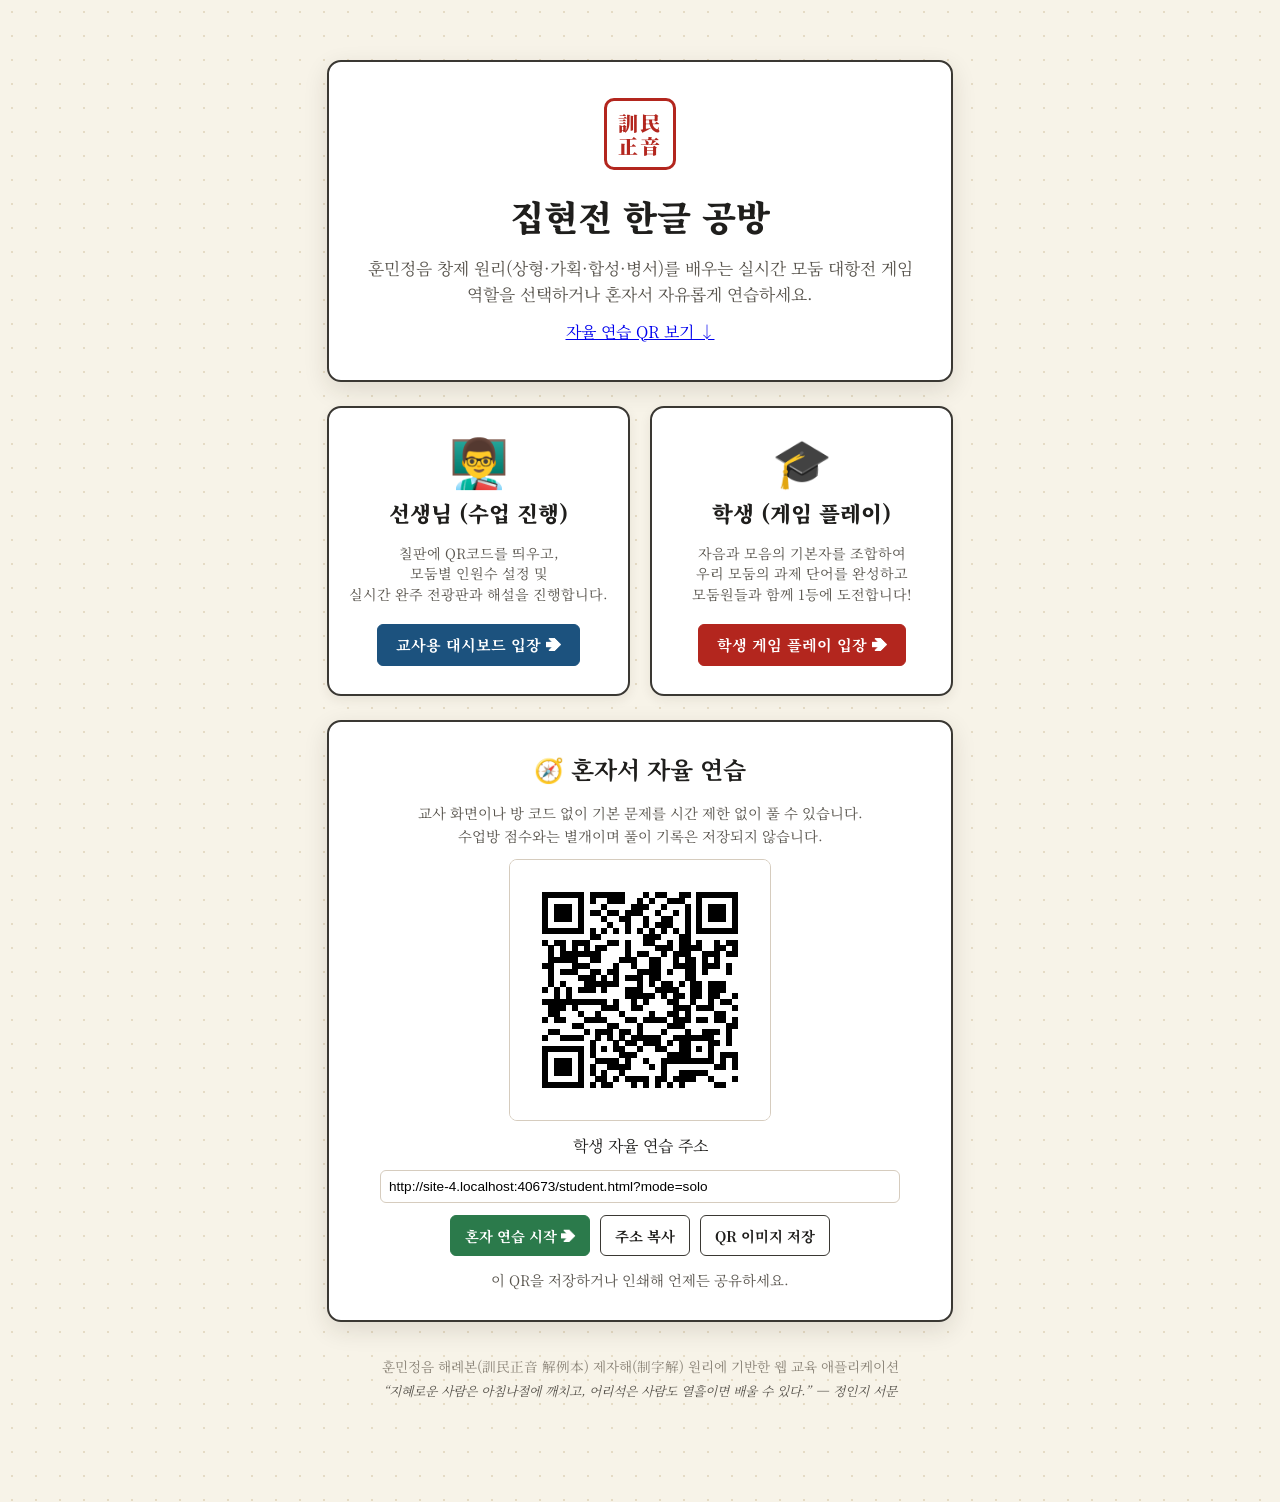
==== commit 706e32d9: "feat: add independent student practice QR" ====
--- a/index.html
+++ b/index.html
@@ -7,7 +7,7 @@
   <link rel="preconnect" href="https://fonts.googleapis.com">
   <link rel="preconnect" href="https://fonts.gstatic.com" crossorigin>
   <link href="https://fonts.googleapis.com/css2?family=Gowun+Batang:wght@400;700&family=Noto+Serif+KR:wght@400;600;700;900&display=swap" rel="stylesheet">
-  <link rel="stylesheet" href="style.css?v=20261113-1">
+  <link rel="stylesheet" href="style.css?v=20261122-1">
   <script>
     // 스마트 리다이렉트: URL에 방 코드(?room=)가 있으면 학생이 QR을 찍고 온 것이므로 student.html로 자동 이동
     (function() {
@@ -126,6 +126,24 @@
       color: #fff;
       border-color: var(--royal-red);
     }
+    .hub-self-study {
+      background: #fff;
+      border: 2px solid var(--border-ink);
+      border-radius: 14px;
+      padding: 28px 20px;
+      box-shadow: var(--shadow-medium);
+      display: flex;
+      flex-direction: column;
+      align-items: center;
+      gap: 12px;
+    }
+    .hub-self-study p { color: var(--ink-gray); font-size: 0.9rem; }
+    .hub-self-qr { max-width: 100%; border: 1px solid var(--border-light); border-radius: 8px; overflow: hidden; }
+    .hub-self-address { width: 100%; max-width: 520px; padding: 8px; border: 1px solid var(--border-light); border-radius: 6px; font-size: 0.85rem; }
+    .hub-self-actions { display: flex; flex-wrap: wrap; justify-content: center; gap: 10px; }
+    .hub-self-actions a, .hub-self-actions button { font: inherit; font-size: 0.9rem; font-weight: 700; padding: 8px 14px; border: 1.5px solid var(--border-ink); border-radius: 6px; background: #fff; color: var(--ink-black); text-decoration: none; cursor: pointer; }
+    .hub-self-actions a { background: var(--royal-green); color: #fff; border-color: var(--royal-green); }
+    .hub-self-actions button:disabled { opacity: 0.5; cursor: not-allowed; }
     @media (max-width: 600px) {
       .hub-cards-grid {
         grid-template-columns: 1fr;
@@ -140,13 +158,14 @@
       <h1>집현전 한글 공방</h1>
       <p>
         훈민정음 창제 원리(상형·가획·합성·병서)를 배우는 실시간 모둠 대항전 게임<br>
-        역할을 선택하여 시작하세요.
+        역할을 선택하거나 혼자서 자유롭게 연습하세요.
       </p>
+      <a href="#solo-qr-section">자율 연습 QR 보기 ↓</a>
     </div>
 
     <div class="hub-cards-grid">
       <!-- 교사용 -->
-      <a href="teacher.html?v=20261113-1" class="hub-role-card teacher-card">
+      <a href="teacher.html?v=20261122-1" class="hub-role-card teacher-card">
         <span class="role-icon">👨‍🏫</span>
         <div class="role-title">선생님 (수업 진행)</div>
         <div class="role-desc">
@@ -158,7 +177,7 @@
       </a>
 
       <!-- 학생용 -->
-      <a href="student.html?v=20261113-1" class="hub-role-card student-card">
+      <a href="student.html?v=20261122-1" class="hub-role-card student-card">
         <span class="role-icon">🎓</span>
         <div class="role-title">학생 (게임 플레이)</div>
         <div class="role-desc">
@@ -170,11 +189,28 @@
       </a>
     </div>
 
+    <section id="solo-qr-section" class="hub-self-study" aria-labelledby="solo-qr-title">
+      <h2 id="solo-qr-title">🧭 혼자서 자율 연습</h2>
+      <p>교사 화면이나 방 코드 없이 기본 문제를 시간 제한 없이 풀 수 있습니다.<br>수업방 점수와는 별개이며 풀이 기록은 저장되지 않습니다.</p>
+      <div id="solo-qr" class="hub-self-qr"></div>
+      <label for="solo-address">학생 자율 연습 주소</label>
+      <input id="solo-address" class="hub-self-address" type="text" readonly>
+      <div class="hub-self-actions">
+        <a id="solo-open" href="student.html?mode=solo">혼자 연습 시작 ➔</a>
+        <button id="solo-copy" type="button">주소 복사</button>
+        <button id="solo-download" type="button">QR 이미지 저장</button>
+      </div>
+      <p id="solo-share-status" role="status" aria-live="polite">이 QR을 저장하거나 인쇄해 언제든 공유하세요.</p>
+    </section>
+
     <!-- 하단 도감 바로가기 -->
     <div class="game-footer" style="margin-top: 10px;">
       <p>훈민정음 해례본(訓民正音 解例本) 제자해(制字解) 원리에 기반한 웹 교육 애플리케이션</p>
       <p class="copyright">“지혜로운 사람은 아침나절에 깨치고, 어리석은 사람도 열흘이면 배울 수 있다.” — 정인지 서문</p>
     </div>
   </div>
+  <script src="qrcode.min.js?v=20261122-1"></script>
+  <script src="qr-helper.js?v=20261122-1"></script>
+  <script src="practice-qr.js?v=20261122-1"></script>
 </body>
 </html>
--- a/style.css
+++ b/style.css
@@ -1333,6 +1333,8 @@
   font-weight: 700;
 }
 
+.student-timer.time-warning, .student-timer.time-expired { color: #b42318; }
+
 /* ==================== QR코드 모달 ==================== */
 .qrcode-card {
   background: #ffffff;
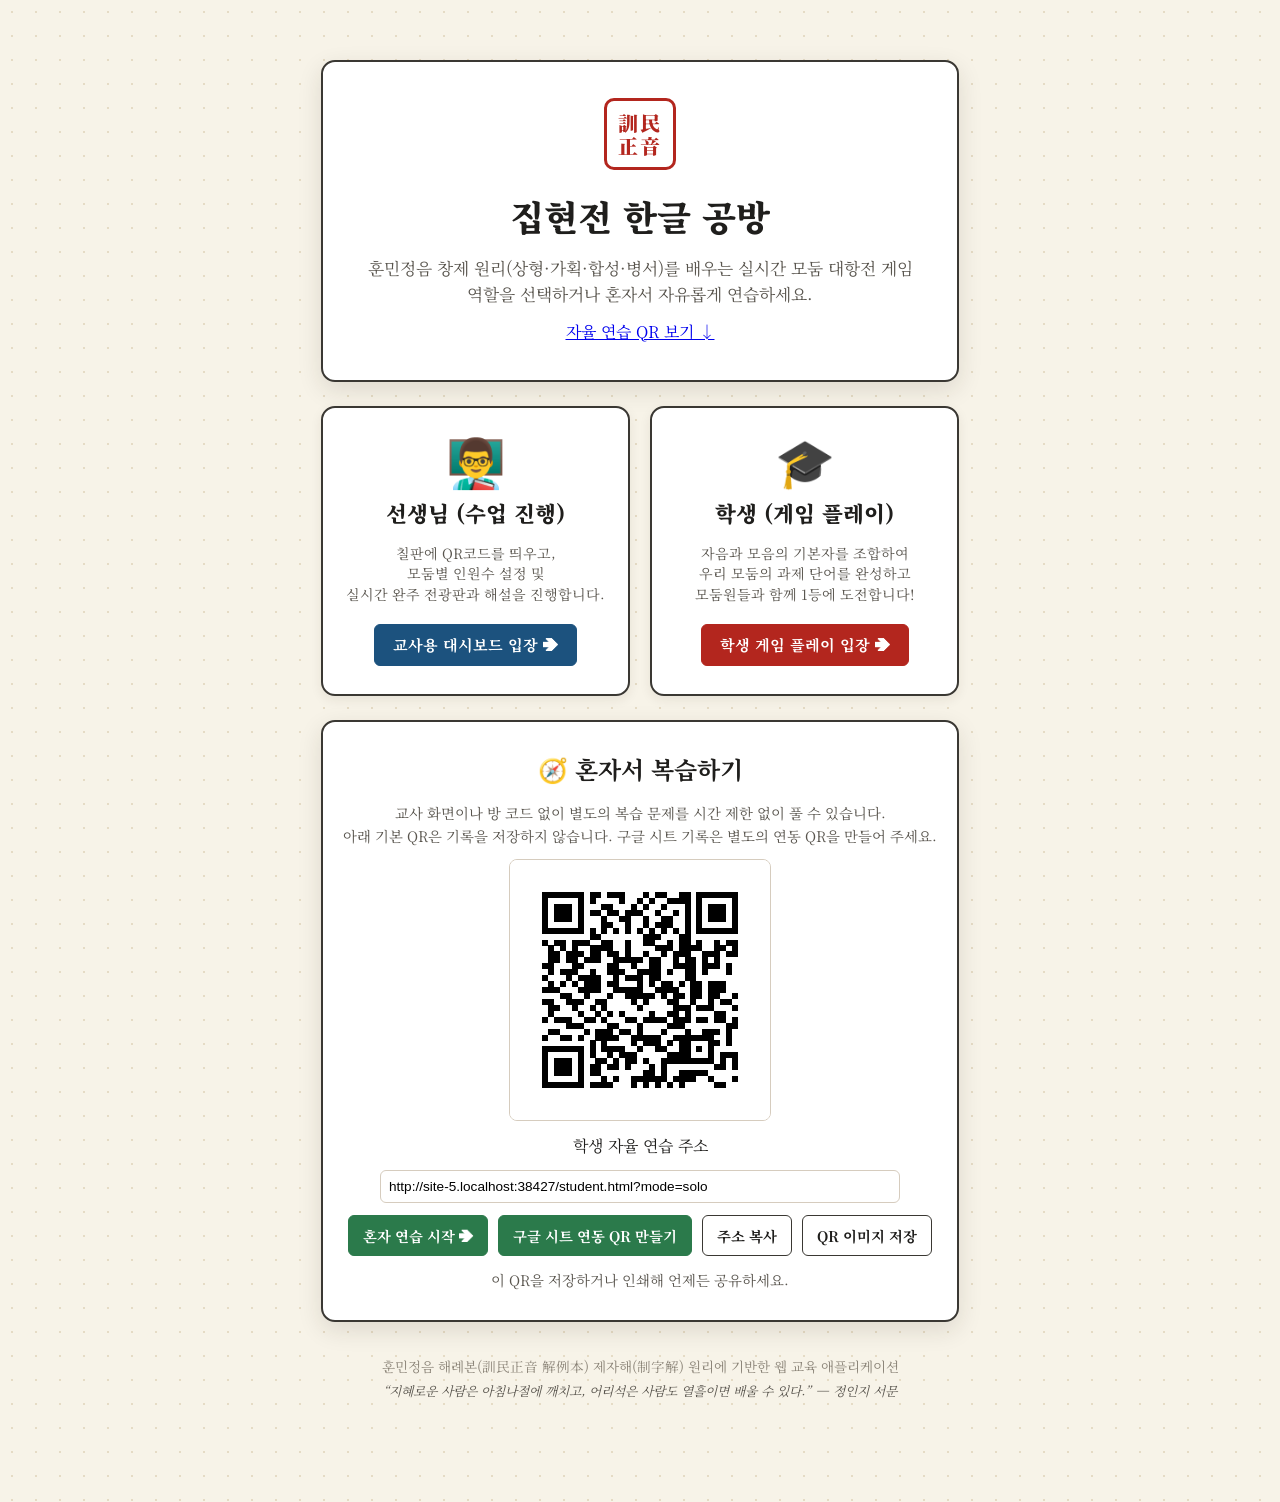
==== commit 8ba1e046: "feat: add private-sheet review recording" ====
--- a/index.html
+++ b/index.html
@@ -7,7 +7,7 @@
   <link rel="preconnect" href="https://fonts.googleapis.com">
   <link rel="preconnect" href="https://fonts.gstatic.com" crossorigin>
   <link href="https://fonts.googleapis.com/css2?family=Gowun+Batang:wght@400;700&family=Noto+Serif+KR:wght@400;600;700;900&display=swap" rel="stylesheet">
-  <link rel="stylesheet" href="style.css?v=20261122-1">
+  <link rel="stylesheet" href="style.css?v=20261124-1">
   <script>
     // 스마트 리다이렉트: URL에 방 코드(?room=)가 있으면 학생이 QR을 찍고 온 것이므로 student.html로 자동 이동
     (function() {
@@ -165,7 +165,7 @@
 
     <div class="hub-cards-grid">
       <!-- 교사용 -->
-      <a href="teacher.html?v=20261122-1" class="hub-role-card teacher-card">
+      <a href="teacher.html?v=20261124-1" class="hub-role-card teacher-card">
         <span class="role-icon">👨‍🏫</span>
         <div class="role-title">선생님 (수업 진행)</div>
         <div class="role-desc">
@@ -177,7 +177,7 @@
       </a>
 
       <!-- 학생용 -->
-      <a href="student.html?v=20261122-1" class="hub-role-card student-card">
+      <a href="student.html?v=20261124-1" class="hub-role-card student-card">
         <span class="role-icon">🎓</span>
         <div class="role-title">학생 (게임 플레이)</div>
         <div class="role-desc">
@@ -190,13 +190,14 @@
     </div>
 
     <section id="solo-qr-section" class="hub-self-study" aria-labelledby="solo-qr-title">
-      <h2 id="solo-qr-title">🧭 혼자서 자율 연습</h2>
-      <p>교사 화면이나 방 코드 없이 기본 문제를 시간 제한 없이 풀 수 있습니다.<br>수업방 점수와는 별개이며 풀이 기록은 저장되지 않습니다.</p>
+      <h2 id="solo-qr-title">🧭 혼자서 복습하기</h2>
+      <p>교사 화면이나 방 코드 없이 별도의 복습 문제를 시간 제한 없이 풀 수 있습니다.<br>아래 기본 QR은 기록을 저장하지 않습니다. 구글 시트 기록은 별도의 연동 QR을 만들어 주세요.</p>
       <div id="solo-qr" class="hub-self-qr"></div>
       <label for="solo-address">학생 자율 연습 주소</label>
       <input id="solo-address" class="hub-self-address" type="text" readonly>
       <div class="hub-self-actions">
         <a id="solo-open" href="student.html?mode=solo">혼자 연습 시작 ➔</a>
+        <a href="review-setup.html">구글 시트 연동 QR 만들기</a>
         <button id="solo-copy" type="button">주소 복사</button>
         <button id="solo-download" type="button">QR 이미지 저장</button>
       </div>
@@ -209,8 +210,8 @@
       <p class="copyright">“지혜로운 사람은 아침나절에 깨치고, 어리석은 사람도 열흘이면 배울 수 있다.” — 정인지 서문</p>
     </div>
   </div>
-  <script src="qrcode.min.js?v=20261122-1"></script>
-  <script src="qr-helper.js?v=20261122-1"></script>
-  <script src="practice-qr.js?v=20261122-1"></script>
+  <script src="qrcode.min.js?v=20261124-1"></script>
+  <script src="qr-helper.js?v=20261124-1"></script>
+  <script src="practice-qr.js?v=20261124-1"></script>
 </body>
 </html>
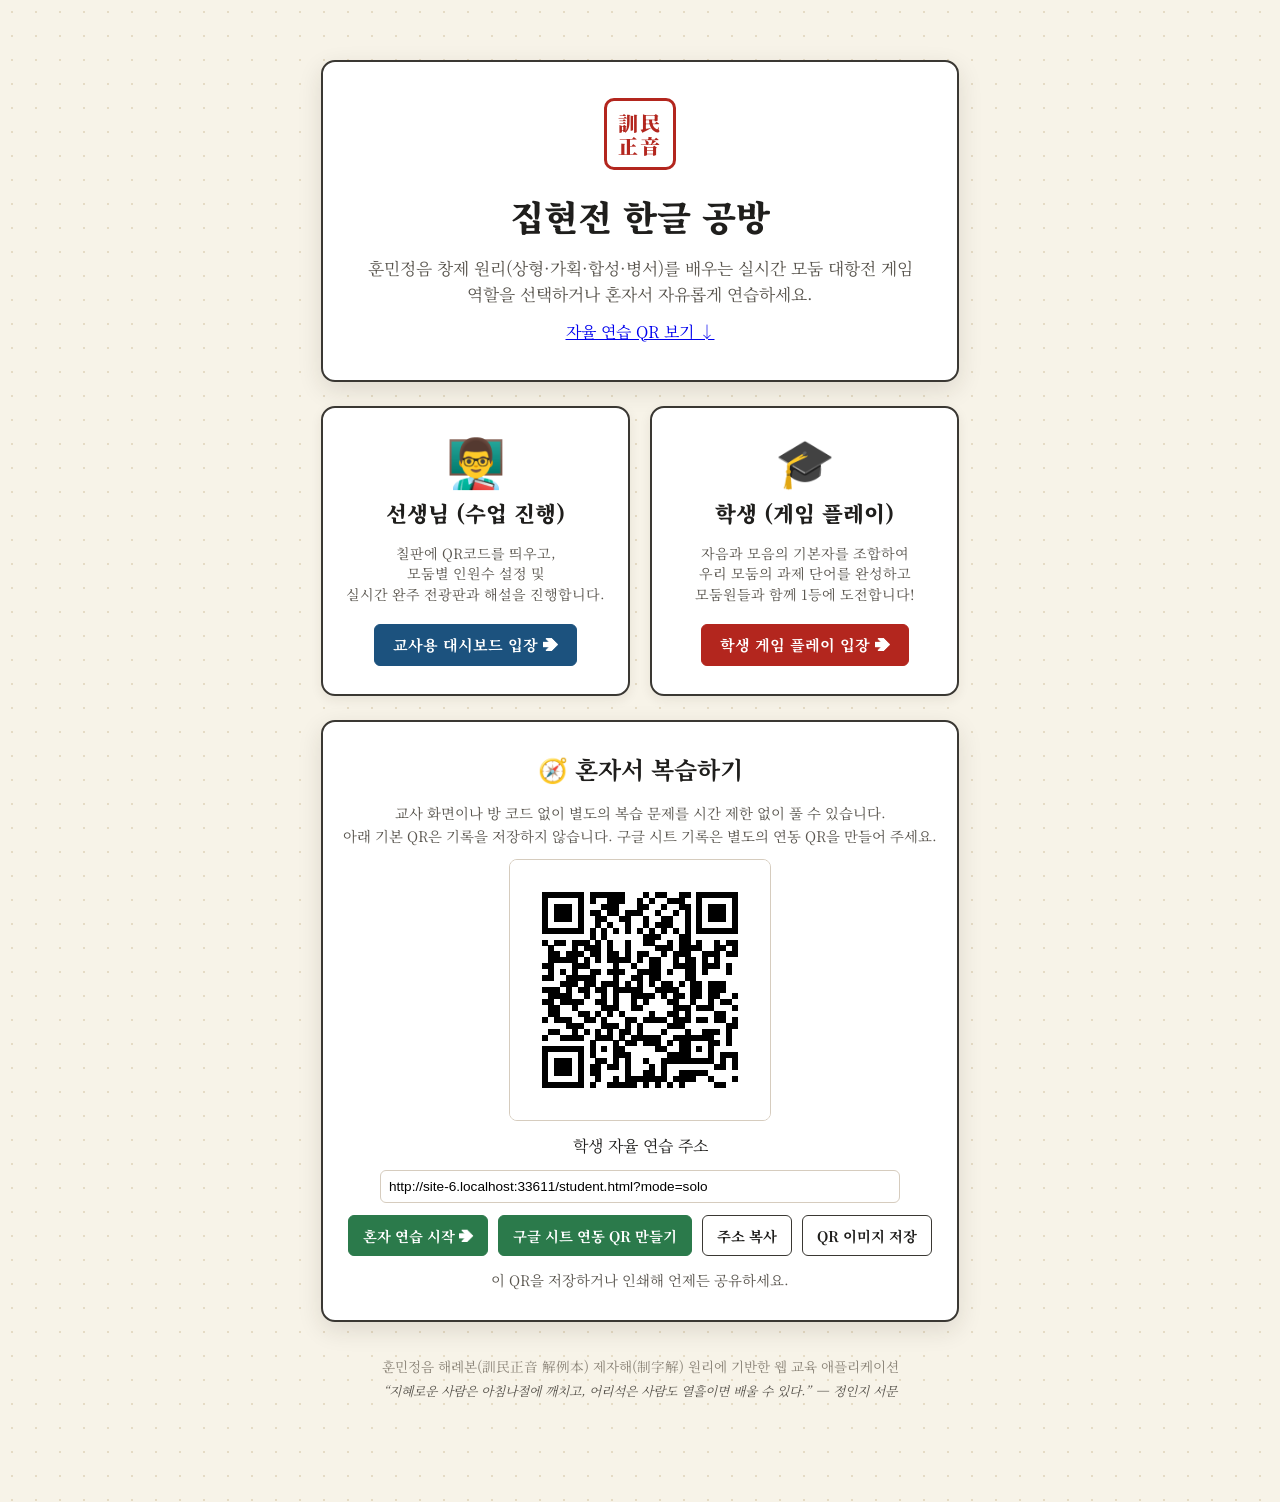
==== commit 63508cfe: "feat: simplify student vowel workbench" ====
--- a/index.html
+++ b/index.html
@@ -7,7 +7,7 @@
   <link rel="preconnect" href="https://fonts.googleapis.com">
   <link rel="preconnect" href="https://fonts.gstatic.com" crossorigin>
   <link href="https://fonts.googleapis.com/css2?family=Gowun+Batang:wght@400;700&family=Noto+Serif+KR:wght@400;600;700;900&display=swap" rel="stylesheet">
-  <link rel="stylesheet" href="style.css?v=20261124-1">
+  <link rel="stylesheet" href="style.css?v=20261128-1">
   <script>
     // 스마트 리다이렉트: URL에 방 코드(?room=)가 있으면 학생이 QR을 찍고 온 것이므로 student.html로 자동 이동
     (function() {
@@ -165,7 +165,7 @@
 
     <div class="hub-cards-grid">
       <!-- 교사용 -->
-      <a href="teacher.html?v=20261124-1" class="hub-role-card teacher-card">
+      <a href="teacher.html?v=20261128-1" class="hub-role-card teacher-card">
         <span class="role-icon">👨‍🏫</span>
         <div class="role-title">선생님 (수업 진행)</div>
         <div class="role-desc">
@@ -177,7 +177,7 @@
       </a>
 
       <!-- 학생용 -->
-      <a href="student.html?v=20261124-1" class="hub-role-card student-card">
+      <a href="student.html?v=20261128-1" class="hub-role-card student-card">
         <span class="role-icon">🎓</span>
         <div class="role-title">학생 (게임 플레이)</div>
         <div class="role-desc">
@@ -210,8 +210,8 @@
       <p class="copyright">“지혜로운 사람은 아침나절에 깨치고, 어리석은 사람도 열흘이면 배울 수 있다.” — 정인지 서문</p>
     </div>
   </div>
-  <script src="qrcode.min.js?v=20261124-1"></script>
-  <script src="qr-helper.js?v=20261124-1"></script>
-  <script src="practice-qr.js?v=20261124-1"></script>
+  <script src="qrcode.min.js?v=20261128-1"></script>
+  <script src="qr-helper.js?v=20261128-1"></script>
+  <script src="practice-qr.js?v=20261128-1"></script>
 </body>
 </html>
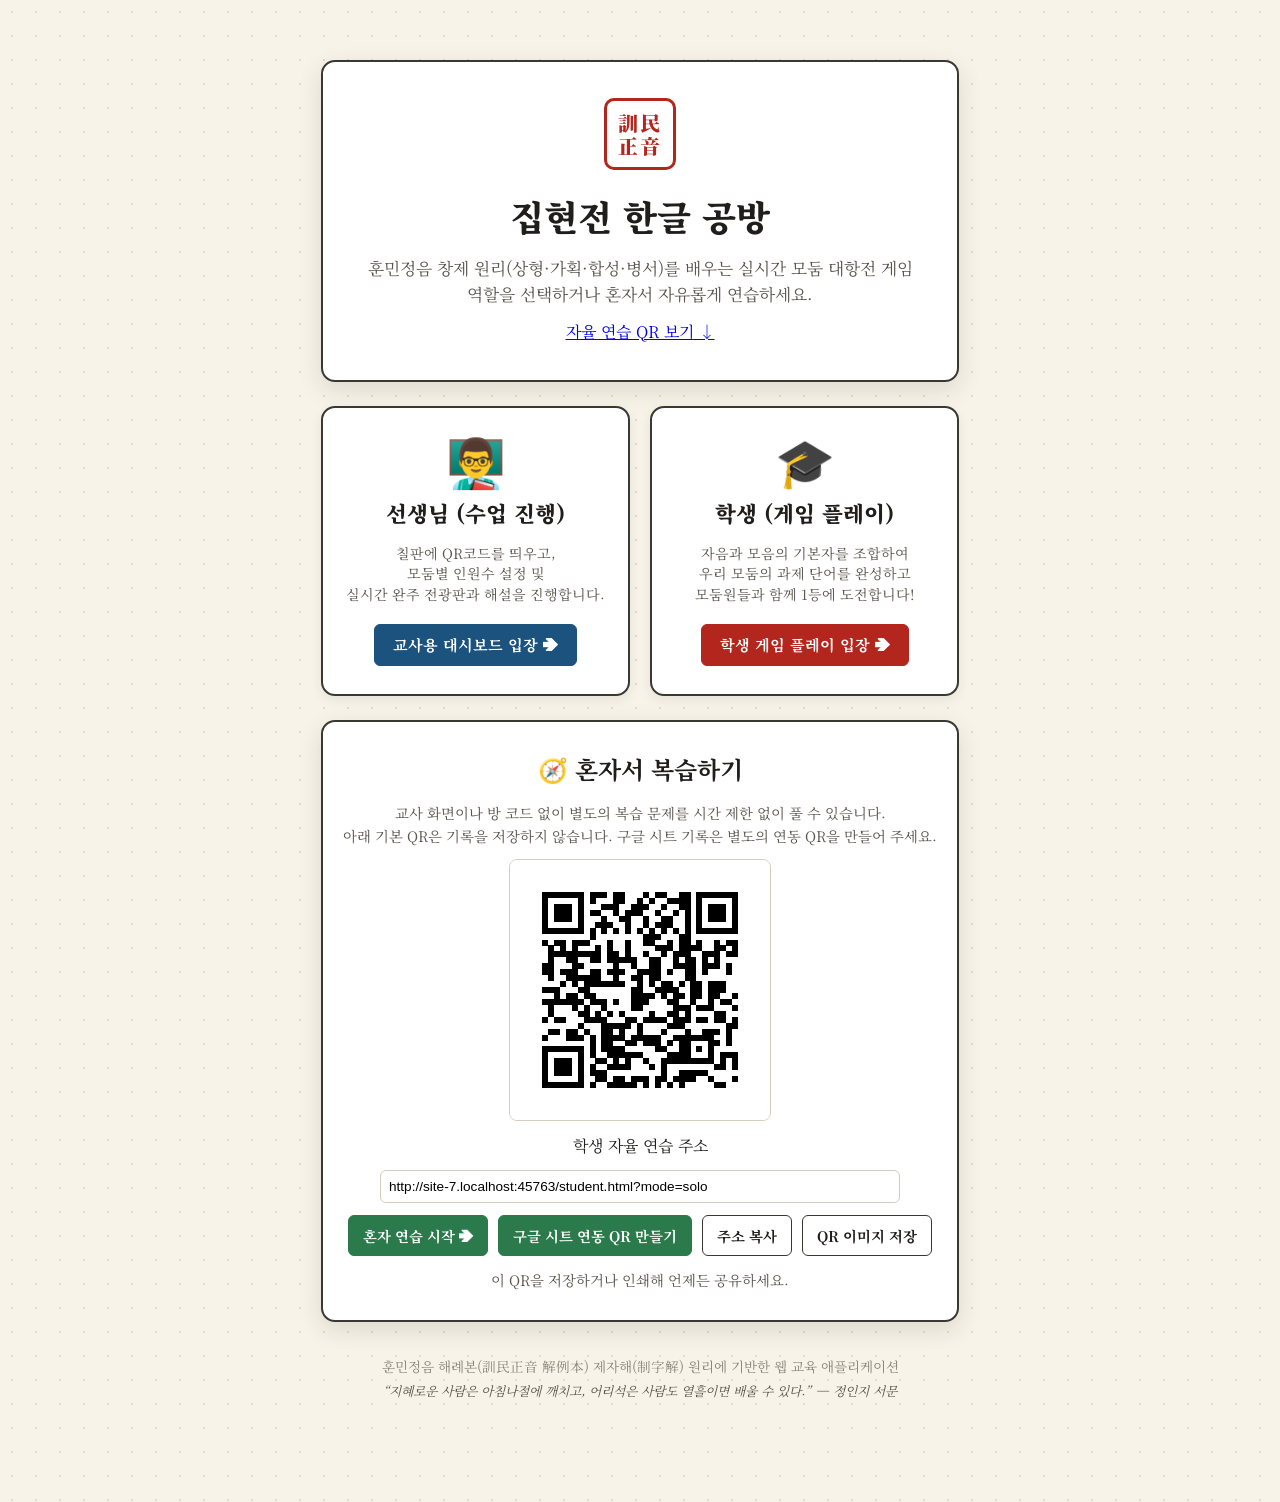
==== commit 728e5411: "feat: record review only after full completion" ====
--- a/index.html
+++ b/index.html
@@ -7,7 +7,7 @@
   <link rel="preconnect" href="https://fonts.googleapis.com">
   <link rel="preconnect" href="https://fonts.gstatic.com" crossorigin>
   <link href="https://fonts.googleapis.com/css2?family=Gowun+Batang:wght@400;700&family=Noto+Serif+KR:wght@400;600;700;900&display=swap" rel="stylesheet">
-  <link rel="stylesheet" href="style.css?v=20261128-1">
+  <link rel="stylesheet" href="style.css?v=20261128-2">
   <script>
     // 스마트 리다이렉트: URL에 방 코드(?room=)가 있으면 학생이 QR을 찍고 온 것이므로 student.html로 자동 이동
     (function() {
@@ -165,7 +165,7 @@
 
     <div class="hub-cards-grid">
       <!-- 교사용 -->
-      <a href="teacher.html?v=20261128-1" class="hub-role-card teacher-card">
+      <a href="teacher.html?v=20261128-2" class="hub-role-card teacher-card">
         <span class="role-icon">👨‍🏫</span>
         <div class="role-title">선생님 (수업 진행)</div>
         <div class="role-desc">
@@ -177,7 +177,7 @@
       </a>
 
       <!-- 학생용 -->
-      <a href="student.html?v=20261128-1" class="hub-role-card student-card">
+      <a href="student.html?v=20261128-2" class="hub-role-card student-card">
         <span class="role-icon">🎓</span>
         <div class="role-title">학생 (게임 플레이)</div>
         <div class="role-desc">
@@ -210,8 +210,8 @@
       <p class="copyright">“지혜로운 사람은 아침나절에 깨치고, 어리석은 사람도 열흘이면 배울 수 있다.” — 정인지 서문</p>
     </div>
   </div>
-  <script src="qrcode.min.js?v=20261128-1"></script>
-  <script src="qr-helper.js?v=20261128-1"></script>
-  <script src="practice-qr.js?v=20261128-1"></script>
+  <script src="qrcode.min.js?v=20261128-2"></script>
+  <script src="qr-helper.js?v=20261128-2"></script>
+  <script src="practice-qr.js?v=20261128-2"></script>
 </body>
 </html>
